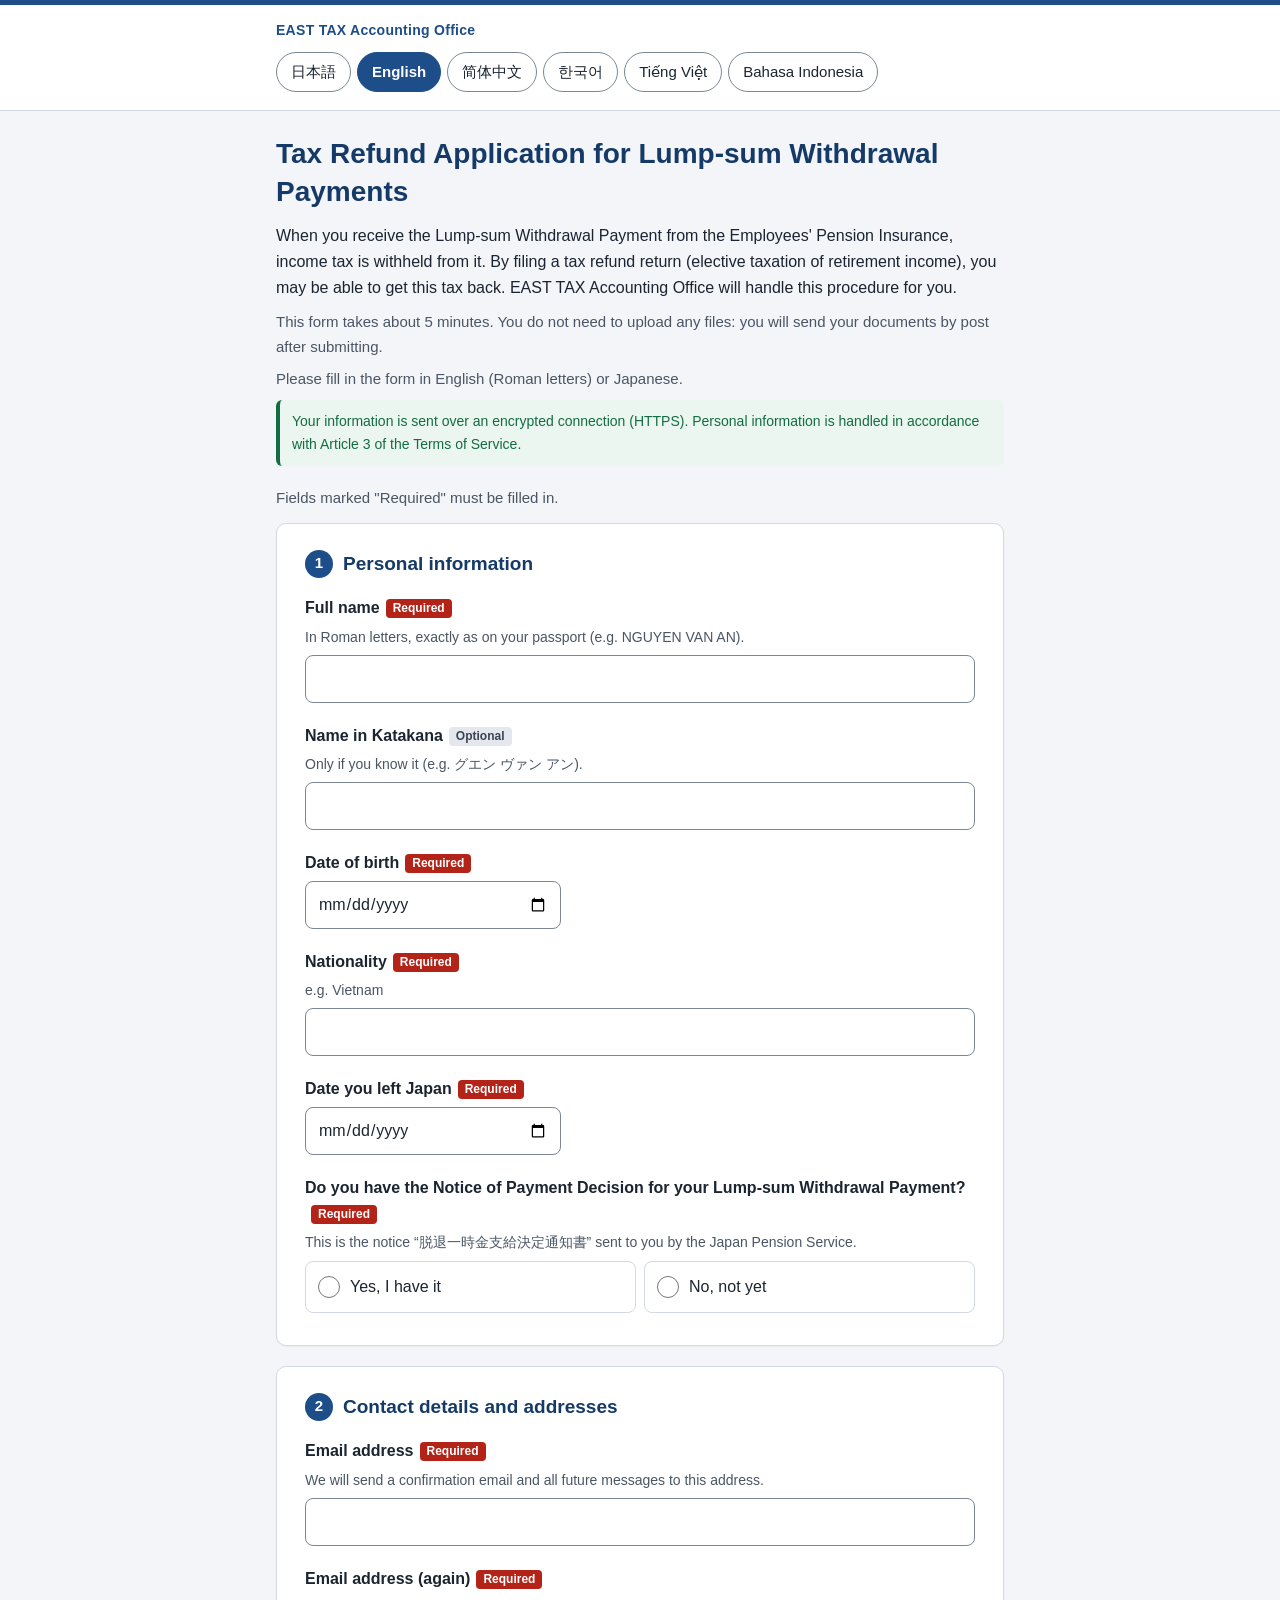
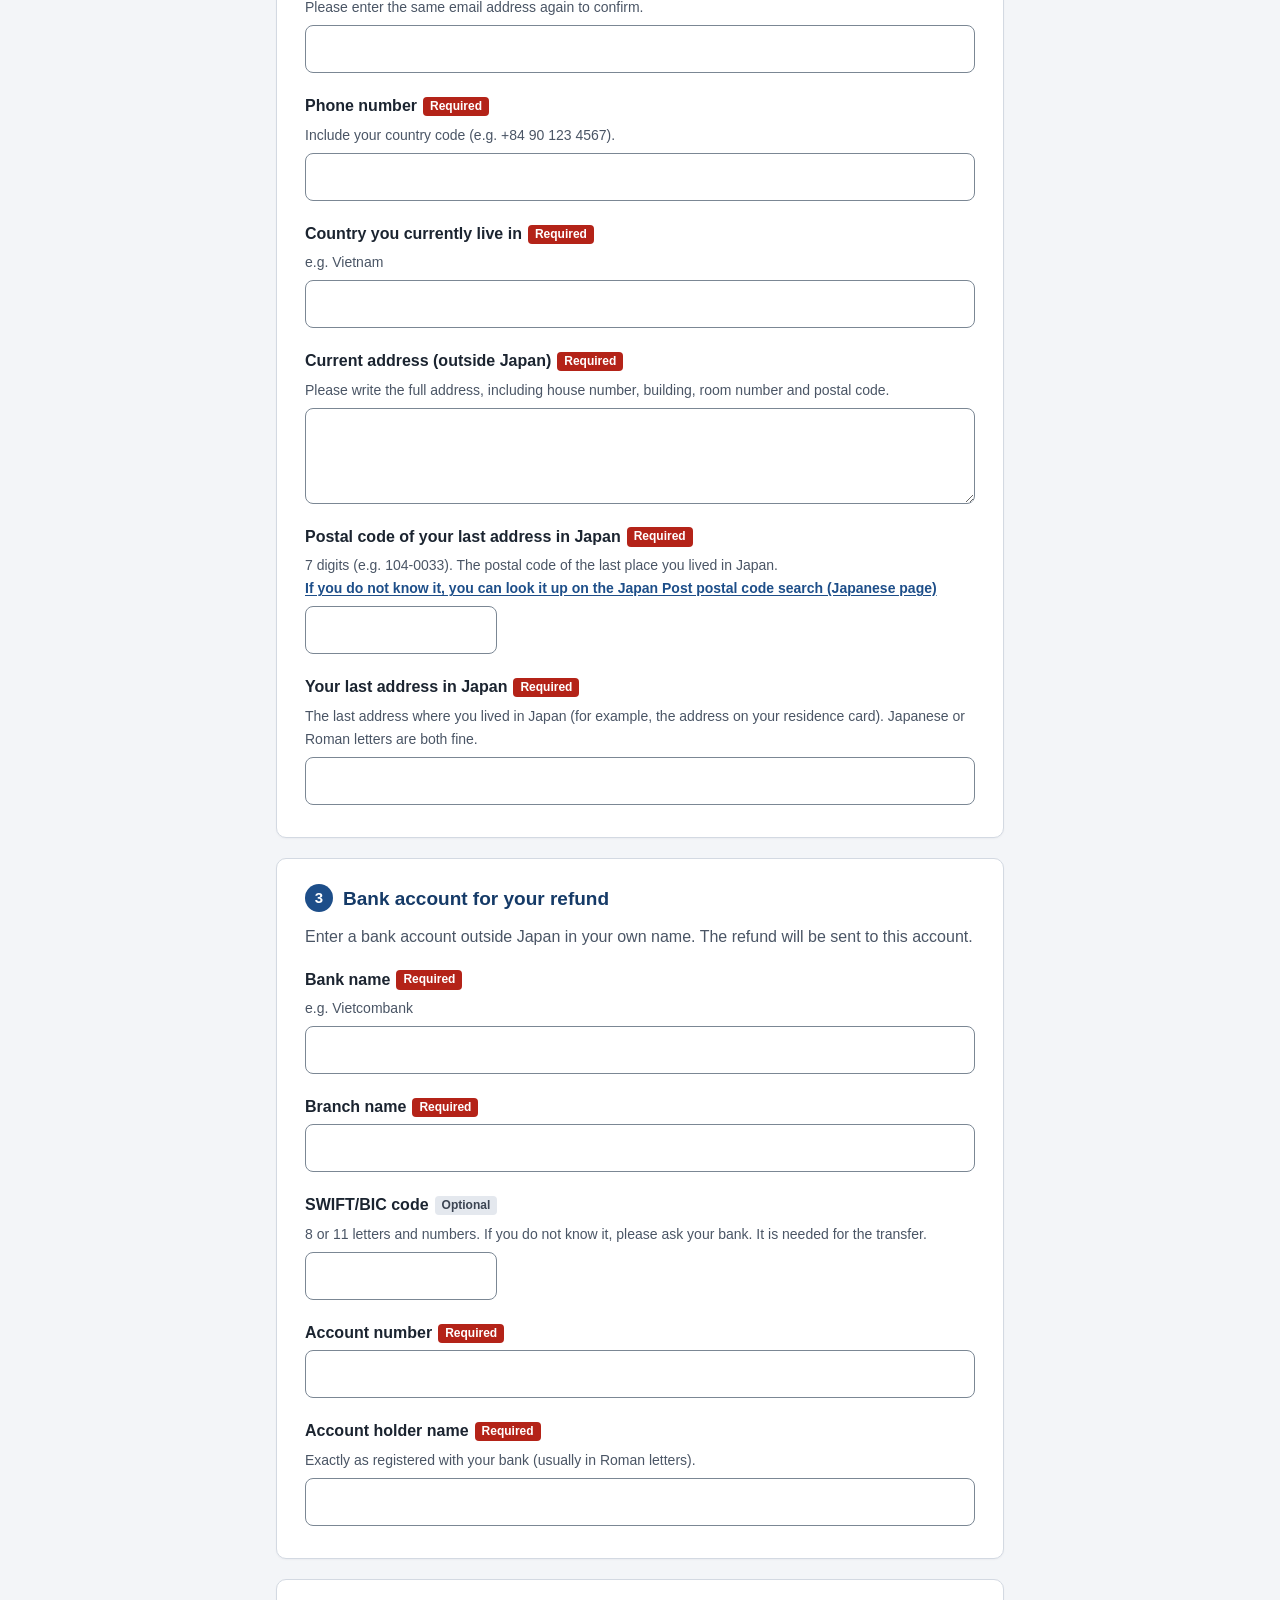
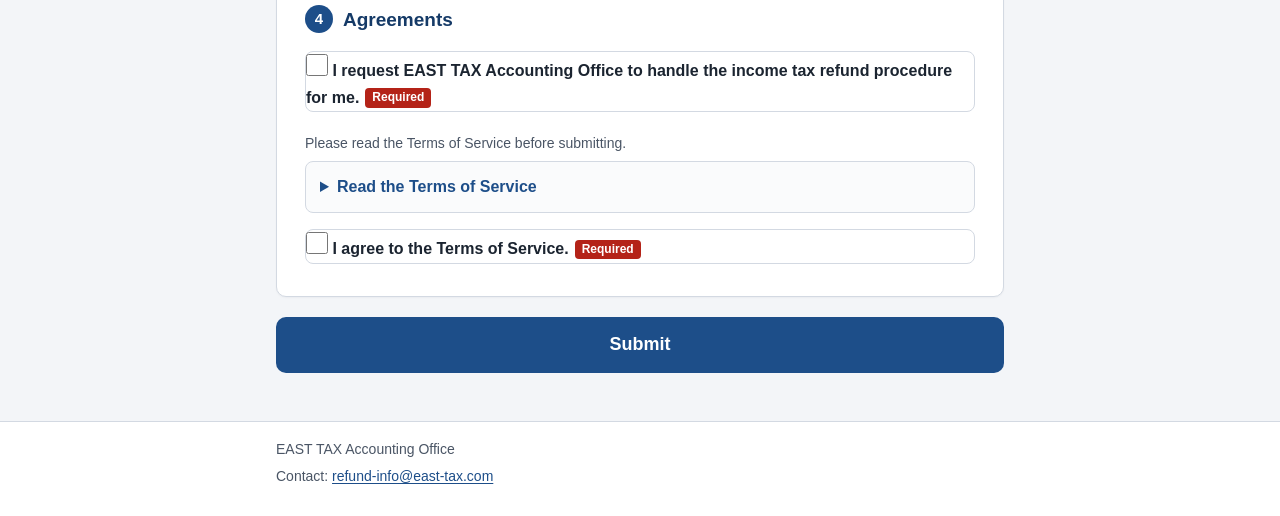
==== index.html @ 525e96e8 "脱退一時金 所得税還付 お申込みフォーム（6言語）を公開 Co-Authored-By: Claude Opus 5 (1M context) <noreply@anthropic.com> Clau" ====
<!DOCTYPE html>
<html lang="ja">
<head>
  <meta charset="utf-8">
  <meta name="viewport" content="width=device-width, initial-scale=1">
  <!--
    CSP: スクリプトは自サイトと zipcloud（郵便番号→住所のJSONP）のみ許可。
    送信先は GAS Webアプリ（script.google.com → script.googleusercontent.com へリダイレクト）のみ。
    送信先ドメインを変える場合は connect-src も書き換えること。
  -->
  <meta http-equiv="Content-Security-Policy" content="default-src 'self'; script-src 'self' https://zipcloud.ibsnet.co.jp; connect-src 'self' https://script.google.com https://script.googleusercontent.com; img-src 'self' data:; style-src 'self'; object-src 'none'; base-uri 'self'; form-action 'none'">
  <meta name="format-detection" content="telephone=no">
  <title>脱退一時金 所得税還付 お申込みフォーム</title>
  <link rel="icon" href="data:,">
  <link rel="stylesheet" href="style.css">
</head>
<body>
  <header class="site-header">
    <div class="wrap">
      <p class="brand" data-i18n="office_name">EAST TAX会計事務所</p>
      <nav class="lang-bar" id="lang-nav" aria-label="言語 / Language" data-i18n-aria="lang_nav_label">
        <ul>
          <li><button type="button" data-lang="ja" lang="ja" aria-pressed="true">日本語</button></li>
          <li><button type="button" data-lang="en" lang="en" aria-pressed="false">English</button></li>
          <li><button type="button" data-lang="zh" lang="zh-CN" aria-pressed="false">简体中文</button></li>
          <li><button type="button" data-lang="ko" lang="ko" aria-pressed="false">한국어</button></li>
          <li><button type="button" data-lang="vi" lang="vi" aria-pressed="false">Tiếng Việt</button></li>
          <li><button type="button" data-lang="id" lang="id" aria-pressed="false">Bahasa Indonesia</button></li>
        </ul>
      </nav>
    </div>
  </header>

  <p class="demo-banner" id="demo-banner" role="status" hidden data-i18n="demo_banner"></p>

  <noscript>
    <p>このフォームを使うには JavaScript を有効にしてください。 / Please enable JavaScript to use this form. / 请启用 JavaScript。 / JavaScript를 활성화해 주세요. / Vui lòng bật JavaScript. / Harap aktifkan JavaScript.</p>
  </noscript>

  <main class="wrap" id="main">
    <div id="form-view">
      <div class="intro">
        <h1 data-i18n="h1">脱退一時金 所得税還付 お申込みフォーム</h1>
        <p data-i18n="lead"></p>
        <p class="muted" data-i18n="lead_docs"></p>
        <p class="muted" data-i18n="lead_lang"></p>
        <p class="secure-note" data-i18n="secure_note"></p>
      </div>

      <p class="required-note" data-i18n="required_note"></p>

      <form id="apply-form" novalidate>

        <!-- ================= 1. 本人情報 ================= -->
        <section class="card" aria-labelledby="sec-personal-title">
          <h2 id="sec-personal-title"><span class="step" aria-hidden="true">1</span><span data-i18n="sec_personal"></span></h2>

          <div class="field">
            <label for="f-name"><span data-i18n="f_name"></span><span class="badge req" data-i18n="badge_required"></span></label>
            <p class="hint" id="hint-name" data-i18n="h_name"></p>
            <p class="field-error" id="err-name" hidden></p>
            <input type="text" id="f-name" name="name" required maxlength="100" autocomplete="name" autocapitalize="characters" spellcheck="false" aria-describedby="hint-name">
          </div>

          <div class="field">
            <label for="f-name_kana"><span data-i18n="f_name_kana"></span><span class="badge opt" data-i18n="badge_optional"></span></label>
            <p class="hint" id="hint-name_kana" data-i18n="h_name_kana"></p>
            <p class="field-error" id="err-name_kana" hidden></p>
            <input type="text" id="f-name_kana" name="name_kana" maxlength="100" autocomplete="off" spellcheck="false" lang="ja" aria-describedby="hint-name_kana">
            <p class="field-warn" id="warn-name_kana" hidden></p>
          </div>

          <div class="field">
            <label for="f-birth_date"><span data-i18n="f_birth_date"></span><span class="badge req" data-i18n="badge_required"></span></label>
            <p class="field-error" id="err-birth_date" hidden></p>
            <input type="date" id="f-birth_date" name="birth_date" required min="1900-01-01" placeholder="YYYY-MM-DD" autocomplete="bday">
          </div>

          <div class="field">
            <label for="f-nationality"><span data-i18n="f_nationality"></span><span class="badge req" data-i18n="badge_required"></span></label>
            <p class="hint" id="hint-nationality" data-i18n="h_nationality"></p>
            <p class="field-error" id="err-nationality" hidden></p>
            <input type="text" id="f-nationality" name="nationality" required maxlength="60" autocomplete="off" aria-describedby="hint-nationality">
          </div>

          <div class="field">
            <label for="f-departure_date"><span data-i18n="f_departure_date"></span><span class="badge req" data-i18n="badge_required"></span></label>
            <p class="field-error" id="err-departure_date" hidden></p>
            <input type="date" id="f-departure_date" name="departure_date" required min="1950-01-01" placeholder="YYYY-MM-DD" autocomplete="off">
          </div>

          <fieldset class="field" id="fs-has_notice">
            <legend><span data-i18n="f_has_notice"></span><span class="badge req" data-i18n="badge_required"></span></legend>
            <p class="hint" id="hint-has_notice" data-i18n="h_has_notice"></p>
            <p class="field-error" id="err-has_notice" hidden></p>
            <div class="choices inline">
              <label class="choice"><input type="radio" id="f-has_notice" name="has_notice" value="yes" required aria-describedby="hint-has_notice"><span class="label-text" data-i18n="opt_notice_yes"></span></label>
              <label class="choice"><input type="radio" id="f-has_notice-no" name="has_notice" value="no" aria-describedby="hint-has_notice"><span class="label-text" data-i18n="opt_notice_no"></span></label>
            </div>
          </fieldset>
        </section>

        <!-- ================= 2. 連絡先・住所 ================= -->
        <section class="card" aria-labelledby="sec-contact-title">
          <h2 id="sec-contact-title"><span class="step" aria-hidden="true">2</span><span data-i18n="sec_contact"></span></h2>

          <div class="field">
            <label for="f-email"><span data-i18n="f_email"></span><span class="badge req" data-i18n="badge_required"></span></label>
            <p class="hint" id="hint-email" data-i18n="h_email"></p>
            <p class="field-error" id="err-email" hidden></p>
            <input type="email" id="f-email" name="email" required maxlength="254" autocomplete="email" inputmode="email" autocapitalize="off" spellcheck="false" aria-describedby="hint-email">
          </div>

          <div class="field">
            <label for="f-email_confirm"><span data-i18n="f_email_confirm"></span><span class="badge req" data-i18n="badge_required"></span></label>
            <p class="hint" id="hint-email_confirm" data-i18n="h_email_confirm"></p>
            <p class="field-error" id="err-email_confirm" hidden></p>
            <!-- 確認用。name を付けず、送信データには含めない -->
            <input type="email" id="f-email_confirm" required maxlength="254" autocomplete="off" inputmode="email" autocapitalize="off" spellcheck="false" aria-describedby="hint-email_confirm">
          </div>

          <div class="field">
            <label for="f-phone"><span data-i18n="f_phone"></span><span class="badge req" data-i18n="badge_required"></span></label>
            <p class="hint" id="hint-phone" data-i18n="h_phone"></p>
            <p class="field-error" id="err-phone" hidden></p>
            <input type="tel" id="f-phone" name="phone" required maxlength="30" autocomplete="tel" aria-describedby="hint-phone">
          </div>

          <div class="field">
            <label for="f-country"><span data-i18n="f_country"></span><span class="badge req" data-i18n="badge_required"></span></label>
            <p class="hint" id="hint-country" data-i18n="h_country"></p>
            <p class="field-error" id="err-country" hidden></p>
            <input type="text" id="f-country" name="country" required maxlength="60" autocomplete="country-name" aria-describedby="hint-country">
          </div>

          <div class="field">
            <label for="f-address_current"><span data-i18n="f_address_current"></span><span class="badge req" data-i18n="badge_required"></span></label>
            <p class="hint" id="hint-address_current" data-i18n="h_address_current"></p>
            <p class="field-error" id="err-address_current" hidden></p>
            <textarea id="f-address_current" name="address_current" required rows="3" maxlength="300" autocomplete="street-address" aria-describedby="hint-address_current"></textarea>
          </div>

          <div class="field">
            <label for="f-jp_postal"><span data-i18n="f_jp_postal"></span><span class="badge req" data-i18n="badge_required"></span></label>
            <p class="hint" id="hint-jp_postal">
              <span data-i18n="h_jp_postal"></span><br>
              <a id="zip-search-link" href="https://www.post.japanpost.jp/service/search/zipcode/" target="_blank" rel="noopener noreferrer"><span data-i18n="h_jp_postal_link"></span><span class="visually-hidden" data-i18n="new_tab"></span></a>
            </p>
            <p class="field-error" id="err-jp_postal" hidden></p>
            <input type="text" id="f-jp_postal" name="jp_postal" class="short" required maxlength="10" inputmode="numeric" autocomplete="off" spellcheck="false" aria-describedby="hint-jp_postal">
            <p class="zip-status" id="zip-status" aria-live="polite" hidden></p>
          </div>

          <div class="field">
            <label for="f-address_jp"><span data-i18n="f_address_jp"></span><span class="badge req" data-i18n="badge_required"></span></label>
            <p class="hint" id="hint-address_jp" data-i18n="h_address_jp"></p>
            <p class="field-error" id="err-address_jp" hidden></p>
            <input type="text" id="f-address_jp" name="address_jp" required maxlength="200" autocomplete="off" aria-describedby="hint-address_jp">
          </div>
        </section>

        <!-- ================= 3. 還付金の受取口座 ================= -->
        <section class="card" aria-labelledby="sec-bank-title">
          <h2 id="sec-bank-title"><span class="step" aria-hidden="true">3</span><span data-i18n="sec_bank"></span></h2>
          <p class="section-intro" data-i18n="sec_bank_intro"></p>

          <div class="field">
            <label for="f-bank_name"><span data-i18n="f_bank_name"></span><span class="badge req" data-i18n="badge_required"></span></label>
            <p class="hint" id="hint-bank_name" data-i18n="h_bank_name"></p>
            <p class="field-error" id="err-bank_name" hidden></p>
            <input type="text" id="f-bank_name" name="bank_name" required maxlength="100" autocomplete="off" aria-describedby="hint-bank_name">
          </div>

          <div class="field">
            <label for="f-bank_branch"><span data-i18n="f_bank_branch"></span><span class="badge req" data-i18n="badge_required"></span></label>
            <p class="field-error" id="err-bank_branch" hidden></p>
            <input type="text" id="f-bank_branch" name="bank_branch" required maxlength="100" autocomplete="off">
          </div>

          <div class="field">
            <label for="f-swift"><span data-i18n="f_swift"></span><span class="badge opt" data-i18n="badge_optional"></span></label>
            <p class="hint" id="hint-swift" data-i18n="h_swift"></p>
            <p class="field-error" id="err-swift" hidden></p>
            <input type="text" id="f-swift" name="swift" class="short upper" maxlength="14" autocomplete="off" autocapitalize="characters" spellcheck="false" aria-describedby="hint-swift">
          </div>

          <div class="field">
            <label for="f-account_number"><span data-i18n="f_account_number"></span><span class="badge req" data-i18n="badge_required"></span></label>
            <p class="field-error" id="err-account_number" hidden></p>
            <input type="text" id="f-account_number" name="account_number" required maxlength="40" autocomplete="off" spellcheck="false">
          </div>

          <div class="field">
            <label for="f-account_holder"><span data-i18n="f_account_holder"></span><span class="badge req" data-i18n="badge_required"></span></label>
            <p class="hint" id="hint-account_holder" data-i18n="h_account_holder"></p>
            <p class="field-error" id="err-account_holder" hidden></p>
            <input type="text" id="f-account_holder" name="account_holder" required maxlength="100" autocomplete="off" autocapitalize="characters" spellcheck="false" aria-describedby="hint-account_holder">
          </div>
        </section>

        <!-- ================= 4. 同意事項 ================= -->
        <section class="card" aria-labelledby="sec-agree-title">
          <h2 id="sec-agree-title"><span class="step" aria-hidden="true">4</span><span data-i18n="sec_agree"></span></h2>

          <div class="field">
            <p class="field-error" id="err-agree_east_tax" hidden></p>
            <label class="choice" for="f-agree_east_tax">
              <input type="checkbox" id="f-agree_east_tax" name="agree_east_tax" required>
              <span class="label-text"><span data-i18n="f_agree_east_tax"></span><span class="badge req" data-i18n="badge_required"></span></span>
            </label>
          </div>

          <p class="hint" data-i18n="terms_intro"></p>
          <details class="terms" id="terms">
            <summary data-i18n="terms_toggle"></summary>
            <div class="terms-tools" id="terms-tools" role="group">
              <button type="button" data-terms-view="translation" aria-pressed="true" data-i18n="terms_view_translation"></button>
              <button type="button" data-terms-view="original" aria-pressed="false" data-i18n="terms_view_original"></button>
            </div>
            <div class="terms-body" id="terms-body" role="region" tabindex="0" data-i18n-aria="terms_region_label"></div>
          </details>

          <div class="field">
            <p class="field-error" id="err-agree_terms" hidden></p>
            <label class="choice" for="f-agree_terms">
              <input type="checkbox" id="f-agree_terms" name="agree_terms" required>
              <span class="label-text"><span data-i18n="f_agree_terms"></span><span class="badge req" data-i18n="badge_required"></span></span>
            </label>
          </div>
        </section>

        <!-- ボット対策の隠し項目（人間には見えない。空のまま送信される） -->
        <div class="hp" aria-hidden="true" hidden>
          <label for="f-website">Website</label>
          <input type="text" id="f-website" name="website" tabindex="-1" autocomplete="off" value="">
        </div>

        <div class="submit-area">
          <div class="alert" id="form-alert" role="alert" tabindex="-1"></div>
          <button type="submit" class="btn-primary" id="submit-btn" data-i18n="btn_submit"></button>
          <p class="sending-note" id="sending-note" hidden data-i18n="sending_note"></p>
        </div>
      </form>
    </div>

    <!-- ================= 送信完了画面 ================= -->
    <section class="done card" id="done" hidden tabindex="-1" aria-labelledby="done-title">
      <p class="demo-note" id="done-demo" hidden data-i18n="done_demo"></p>
      <h2 id="done-title" data-i18n="done_title"></h2>

      <div class="receipt">
        <p class="receipt-label" data-i18n="done_id_label"></p>
        <p class="receipt-id" id="done-id"></p>
        <p class="receipt-note" data-i18n="done_id_note"></p>
      </div>

      <p data-i18n="done_mail"></p>
      <p data-i18n-rich="done_mail_trouble"></p>

      <h3 data-i18n="done_post_title"></h3>
      <p class="notice-no" id="done-notice-no" hidden data-i18n="done_notice_no"></p>
      <p data-i18n="done_post_intro"></p>
      <ul class="docs">
        <li data-i18n-rich="done_doc1"></li>
        <li data-i18n-rich="done_doc2"></li>
      </ul>
      <p data-i18n-rich="done_memo"></p>

      <h3 data-i18n="done_address_title"></h3>
      <div class="address-box">
        <div>
          <p class="addr-label" data-i18n="done_address_ja_label"></p>
          <address lang="ja">〒104-0033<br>東京都中央区新川2-3-4<br>新川田所ビル3階<br>EAST TAX会計事務所</address>
        </div>
        <div>
          <p class="addr-label" data-i18n="done_address_en_label"></p>
          <address lang="en">EAST TAX Accounting Office<br>Shinkawa Tadokoro Bldg. 3F,<br>2-3-4 Shinkawa, Chuo-ku,<br>Tokyo 104-0033, JAPAN</address>
        </div>
      </div>

      <p class="done-contact" data-i18n-rich="done_contact"></p>
    </section>
  </main>

  <footer class="site-footer">
    <div class="wrap">
      <p data-i18n="office_name">EAST TAX会計事務所</p>
      <p data-i18n-rich="footer_contact"></p>
    </div>
  </footer>

  <script src="config.js" defer></script>
  <script src="i18n.js" defer></script>
  <script src="app.js" defer></script>
</body>
</html>
---- style.css ----
/* 脱退一時金 所得税還付 お申込みフォーム — 外部フォント・CDNなし */

:root {
  --c-bg: #f3f5f8;
  --c-surface: #ffffff;
  --c-text: #1b2430;
  --c-muted: #4a5565;
  --c-border: #d3d9e2;
  --c-input-border: #7b8794;
  --c-primary: #1d4e89;
  --c-primary-dark: #153a67;
  --c-primary-soft: #e9f0f9;
  --c-error: #b42318;
  --c-error-soft: #fef3f2;
  --c-warn: #7a4b00;
  --c-warn-soft: #fff7e0;
  --c-success: #146c43;
  --c-success-soft: #eaf6ef;
  --c-demo: #6b3fa0;
  --c-demo-soft: #f3edfb;
  --c-focus: #2563eb;
  --radius: 10px;
  --font-latin: -apple-system, BlinkMacSystemFont, "Segoe UI", Roboto, "Helvetica Neue", Arial, "Noto Sans", "Liberation Sans";
  --font-ja: "Hiragino Sans", "Hiragino Kaku Gothic ProN", "Yu Gothic UI", "Yu Gothic", YuGothic, Meiryo, "Noto Sans CJK JP", "Noto Sans JP";
  --font-zh: "PingFang SC", "Hiragino Sans GB", "Microsoft YaHei", "Noto Sans CJK SC", "Noto Sans SC", "Source Han Sans SC";
  --font-ko: "Apple SD Gothic Neo", "Malgun Gothic", "Noto Sans CJK KR", "Noto Sans KR", "Source Han Sans KR";
  color-scheme: light;
}

*, *::before, *::after { box-sizing: border-box; }

html {
  font-family: var(--font-latin), var(--font-ja), var(--font-zh), var(--font-ko), sans-serif;
  font-size: 100%;
  -webkit-text-size-adjust: 100%;
  text-size-adjust: 100%;
}
/* 言語ごとに適切なフォントを優先（漢字の字形・ベトナム語の声調記号を正しく表示する） */
:lang(ja) { font-family: var(--font-ja), var(--font-latin), sans-serif; }
:lang(zh) { font-family: var(--font-zh), var(--font-latin), sans-serif; }
:lang(ko) { font-family: var(--font-ko), var(--font-latin), sans-serif; word-break: keep-all; }
:lang(en), :lang(vi), :lang(id) { font-family: var(--font-latin), var(--font-ja), sans-serif; }

body {
  margin: 0;
  background: var(--c-bg);
  color: var(--c-text);
  line-height: 1.65;
  overflow-wrap: anywhere;
}
:lang(ja) body, body:lang(ja), body:lang(zh), body:lang(ko) { line-height: 1.75; }

a { color: var(--c-primary); text-underline-offset: 2px; }
a:hover { color: var(--c-primary-dark); }

/* フォーカスは常に見えるようにする */
:focus-visible {
  outline: 3px solid var(--c-focus);
  outline-offset: 2px;
}

.visually-hidden {
  position: absolute !important;
  width: 1px; height: 1px;
  margin: -1px; padding: 0;
  overflow: hidden; clip: rect(0 0 0 0);
  white-space: nowrap; border: 0;
}

/* ---------- ヘッダー ---------- */
.site-header {
  background: var(--c-surface);
  border-top: 5px solid var(--c-primary);
  border-bottom: 1px solid var(--c-border);
}
.wrap {
  max-width: 760px;
  margin: 0 auto;
  padding-inline: 16px;
}
.site-header .wrap { padding-block: 14px 18px; }
.brand {
  margin: 0 0 10px;
  font-size: 0.875rem;
  font-weight: 700;
  color: var(--c-primary);
  letter-spacing: 0.02em;
}

.lang-bar ul {
  list-style: none;
  margin: 0;
  padding: 0;
  display: flex;
  flex-wrap: wrap;
  gap: 6px;
}
.lang-bar button {
  min-height: 40px;
  padding: 6px 14px;
  border: 1px solid var(--c-input-border);
  border-radius: 999px;
  background: var(--c-surface);
  color: var(--c-text);
  font: inherit;
  font-size: 0.9375rem;
  cursor: pointer;
}
.lang-bar button:hover { background: var(--c-primary-soft); }
.lang-bar button[aria-pressed="true"] {
  background: var(--c-primary);
  border-color: var(--c-primary);
  color: #fff;
  font-weight: 700;
}

.demo-banner {
  margin: 0;
  padding: 10px 16px;
  background: var(--c-demo-soft);
  color: var(--c-demo);
  border-bottom: 1px solid #d9c8ef;
  font-weight: 700;
  text-align: center;
}

/* ---------- 本文 ---------- */
main.wrap { padding-block: 24px 48px; }

h1 {
  margin: 0 0 12px;
  font-size: 1.5rem;
  line-height: 1.35;
  color: var(--c-primary-dark);
}
.intro p { margin: 0 0 8px; }
.intro .muted { color: var(--c-muted); font-size: 0.9375rem; }
.secure-note {
  margin: 12px 0 0;
  padding: 10px 12px;
  border-left: 4px solid var(--c-success);
  background: var(--c-success-soft);
  border-radius: 6px;
  color: var(--c-success);
  font-size: 0.875rem;
}
.demo-note {
  padding: 10px 12px;
  border: 2px dashed var(--c-demo);
  border-radius: 8px;
  background: var(--c-demo-soft);
  color: var(--c-demo);
  font-weight: 700;
}
.alert:empty { display: none; }

.required-note { margin: 20px 0 12px; font-size: 0.9375rem; color: var(--c-muted); }

.card {
  background: var(--c-surface);
  border: 1px solid var(--c-border);
  border-radius: var(--radius);
  padding: 20px 18px 8px;
  margin: 0 0 20px;
  box-shadow: 0 1px 2px rgba(16, 24, 40, 0.04);
}
.card h2 {
  display: flex;
  align-items: center;
  gap: 10px;
  margin: 0 0 16px;
  font-size: 1.1875rem;
  color: var(--c-primary-dark);
}
.card h2 .step {
  display: inline-grid;
  place-items: center;
  flex: 0 0 auto;
  width: 28px; height: 28px;
  border-radius: 50%;
  background: var(--c-primary);
  color: #fff;
  font-size: 0.9375rem;
}
.section-intro { margin: -6px 0 16px; color: var(--c-muted); }

/* ---------- 入力項目 ---------- */
.field { margin: 0 0 20px; }
fieldset.field { border: 0; padding: 0; min-width: 0; }

.field > label,
.field > legend {
  display: block;
  margin: 0 0 4px;
  padding: 0;
  font-weight: 700;
}
.badge {
  display: inline-block;
  margin-left: 6px;
  padding: 0 7px;
  border-radius: 4px;
  font-size: 0.75rem;
  font-weight: 700;
  line-height: 1.6;
  vertical-align: 0.1em;
  white-space: nowrap;
}
.badge.req { background: var(--c-error); color: #fff; }
.badge.opt { background: #e4e8ee; color: #3b4452; }

.hint {
  margin: 0 0 6px;
  font-size: 0.875rem;
  color: var(--c-muted);
}
.hint a { font-weight: 600; }

input[type="text"],
input[type="email"],
input[type="tel"],
input[type="date"],
textarea {
  display: block;
  width: 100%;
  min-height: 48px;
  padding: 10px 12px;
  border: 1px solid var(--c-input-border);
  border-radius: 8px;
  background: #fff;
  color: var(--c-text);
  font: inherit;
  font-size: 1rem; /* 16px未満だとiOSで拡大されるため */
  line-height: 1.5;
}
textarea { resize: vertical; min-height: 96px; }
input[type="date"] { max-width: 16rem; -webkit-appearance: none; appearance: none; }
input.short { max-width: 12rem; }
input:focus, textarea:focus { border-color: var(--c-focus); }
input:focus-visible, textarea:focus-visible {
  outline: 3px solid var(--c-focus);
  outline-offset: 1px;
}
input[aria-invalid="true"], textarea[aria-invalid="true"] {
  border: 2px solid var(--c-error);
  background: var(--c-error-soft);
}
input.upper { text-transform: uppercase; }
input.upper::placeholder { text-transform: none; }

.field-error,
.field-warn,
.zip-status {
  margin: 0 0 6px;
  font-size: 0.9375rem;
  font-weight: 700;
}
.field-error { color: var(--c-error); }
.field-error::before { content: "⚠ "; }
.field-warn { color: var(--c-warn); background: var(--c-warn-soft); padding: 4px 8px; border-radius: 6px; font-weight: 600; }
.zip-status { margin: 6px 0 0; font-weight: 600; color: var(--c-muted); }
.zip-status.ok { color: var(--c-success); }
.zip-status.ng { color: var(--c-warn); }

/* ラジオ・チェックボックス（押しやすい大きさ） */
.choices { display: grid; gap: 8px; }
.choice {
  display: flex;
  align-items: flex-start;
  gap: 10px;
  padding: 12px;
  border: 1px solid var(--c-border);
  border-radius: 8px;
  background: #fff;
  cursor: pointer;
  font-weight: 400;
}
.choice:hover { border-color: var(--c-input-border); }
.choice input {
  flex: 0 0 auto;
  width: 22px; height: 22px;
  margin: 2px 0 0;
  accent-color: var(--c-primary);
}
.choice:has(input:checked) { border-color: var(--c-primary); background: var(--c-primary-soft); }
.choice:has(input[aria-invalid="true"]) { border: 2px solid var(--c-error); }
.choice .label-text { flex: 1 1 auto; }

/* ---------- 利用規約 ---------- */
.terms {
  margin: 0 0 16px;
  border: 1px solid var(--c-border);
  border-radius: 8px;
  background: #fafbfc;
}
.terms > summary {
  padding: 12px 14px;
  min-height: 48px;
  cursor: pointer;
  font-weight: 700;
  color: var(--c-primary);
}
.terms[open] > summary { border-bottom: 1px solid var(--c-border); }
.terms-tools {
  display: flex;
  flex-wrap: wrap;
  gap: 6px;
  padding: 10px 14px 0;
}
.terms-tools[hidden] { display: none; }
.terms-tools button {
  min-height: 36px;
  padding: 4px 12px;
  border: 1px solid var(--c-input-border);
  border-radius: 6px;
  background: #fff;
  font: inherit;
  font-size: 0.875rem;
  cursor: pointer;
}
.terms-tools button[aria-pressed="true"] {
  background: var(--c-primary);
  border-color: var(--c-primary);
  color: #fff;
}
.terms-body {
  max-height: 60vh;
  overflow-y: auto;
  padding: 12px 14px 16px;
  font-size: 0.9375rem;
}
.terms-body h3 { margin: 0 0 8px; font-size: 1.0625rem; }
.terms-body h4 { margin: 16px 0 4px; font-size: 0.9375rem; }
.terms-body p { margin: 0 0 6px; }
.terms-body .terms-note {
  padding: 8px 10px;
  border-left: 4px solid var(--c-warn);
  background: var(--c-warn-soft);
  color: var(--c-warn);
  font-weight: 600;
}
.terms-body .para-num { padding-left: 1.6em; text-indent: -1.6em; }
.terms-body .item { padding-left: 3.2em; text-indent: -2em; }

/* ---------- 送信 ---------- */
.submit-area { margin-top: 8px; }
.alert {
  margin: 0 0 16px;
  padding: 14px 16px;
  border-radius: 8px;
  border: 2px solid var(--c-error);
  background: var(--c-error-soft);
  color: var(--c-error);
}
.alert p { margin: 0 0 6px; font-weight: 700; }
.alert ul { margin: 6px 0 0; padding-left: 1.2em; }
.alert li { margin: 2px 0; }
.alert a { color: var(--c-error); }

.btn-primary {
  display: block;
  width: 100%;
  min-height: 56px;
  padding: 12px 20px;
  border: 0;
  border-radius: 10px;
  background: var(--c-primary);
  color: #fff;
  font: inherit;
  font-size: 1.125rem;
  font-weight: 700;
  cursor: pointer;
}
.btn-primary:hover { background: var(--c-primary-dark); }
.btn-primary:disabled { background: #7c8ea6; cursor: progress; }
.btn-primary:focus-visible { outline: 3px solid var(--c-focus); outline-offset: 3px; }
.sending-note { margin: 10px 0 0; text-align: center; color: var(--c-muted); font-size: 0.875rem; }

/* ボット対策の隠し項目 */
.hp { display: none !important; }

/* ---------- 完了画面 ---------- */
.done:focus { outline: none; }
.done h2 { margin: 0 0 16px; font-size: 1.375rem; color: var(--c-success); }
.done h3 { margin: 24px 0 8px; font-size: 1.125rem; color: var(--c-primary-dark); }
.done p { margin: 0 0 10px; }
.receipt {
  margin: 0 0 20px;
  padding: 18px 16px;
  border: 2px solid var(--c-primary);
  border-radius: var(--radius);
  background: var(--c-primary-soft);
  text-align: center;
}
.receipt-label { margin: 0; font-weight: 700; color: var(--c-primary-dark); }
.receipt-id {
  margin: 4px 0 8px !important;
  font-family: ui-monospace, "SFMono-Regular", Menlo, Consolas, "Liberation Mono", monospace;
  /* 18文字前後の受付番号が360px幅でも1行に収まる大きさ */
  font-size: clamp(1.125rem, 5.4vw, 2.25rem);
  font-weight: 700;
  letter-spacing: 0.02em;
  color: var(--c-text);
  user-select: all;
}
.receipt-note { margin: 0 !important; font-size: 0.875rem; color: var(--c-muted); }
.notice-no {
  padding: 10px 12px;
  border-left: 4px solid var(--c-warn);
  background: var(--c-warn-soft);
  color: var(--c-warn);
  font-weight: 700;
}
.docs { list-style: none; margin: 0 0 10px; padding: 0; }
.docs li {
  margin: 0 0 6px;
  padding: 10px 12px;
  border: 1px solid var(--c-border);
  border-radius: 8px;
  background: #fff;
}
.address-box {
  display: grid;
  gap: 12px;
  padding: 14px 16px;
  border: 1px solid var(--c-border);
  border-radius: 8px;
  background: #fff;
}
.address-box .addr-label { margin: 0; font-size: 0.8125rem; font-weight: 700; color: var(--c-muted); }
.address-box address { font-style: normal; line-height: 1.7; }

/* ---------- フッター ---------- */
.site-footer {
  border-top: 1px solid var(--c-border);
  background: var(--c-surface);
  color: var(--c-muted);
  font-size: 0.875rem;
}
.site-footer .wrap { padding-block: 16px 24px; }
.site-footer p { margin: 0 0 4px; }

noscript p {
  margin: 16px;
  padding: 12px;
  border: 2px solid var(--c-error);
  background: var(--c-error-soft);
}

@media (min-width: 600px) {
  .card { padding: 24px 28px 12px; }
  h1 { font-size: 1.75rem; }
  .choices.inline { grid-template-columns: 1fr 1fr; }
  .address-box { grid-template-columns: 1fr 1fr; }
}

@media (prefers-reduced-motion: reduce) {
  * { scroll-behavior: auto !important; }
}

@media print {
  .site-header .lang-bar, .site-footer, .demo-banner { display: none; }
  body { background: #fff; }
}
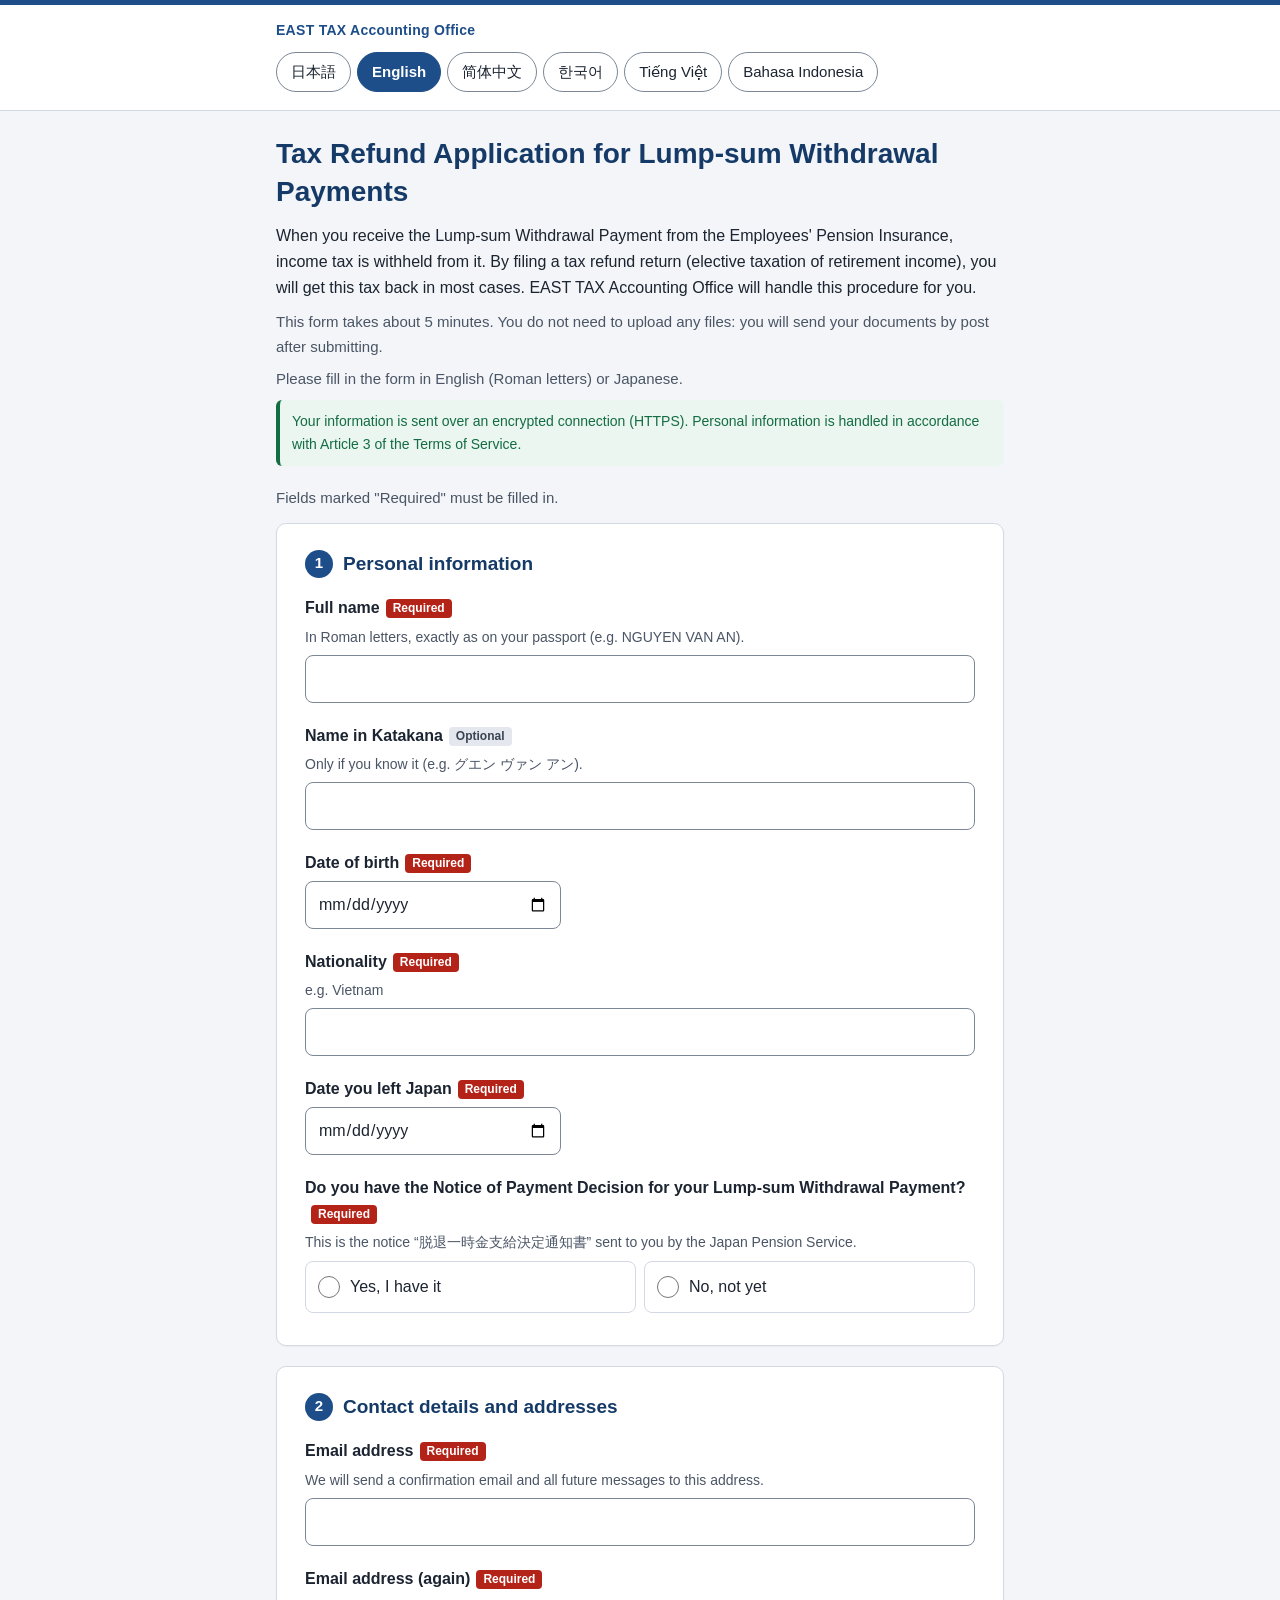
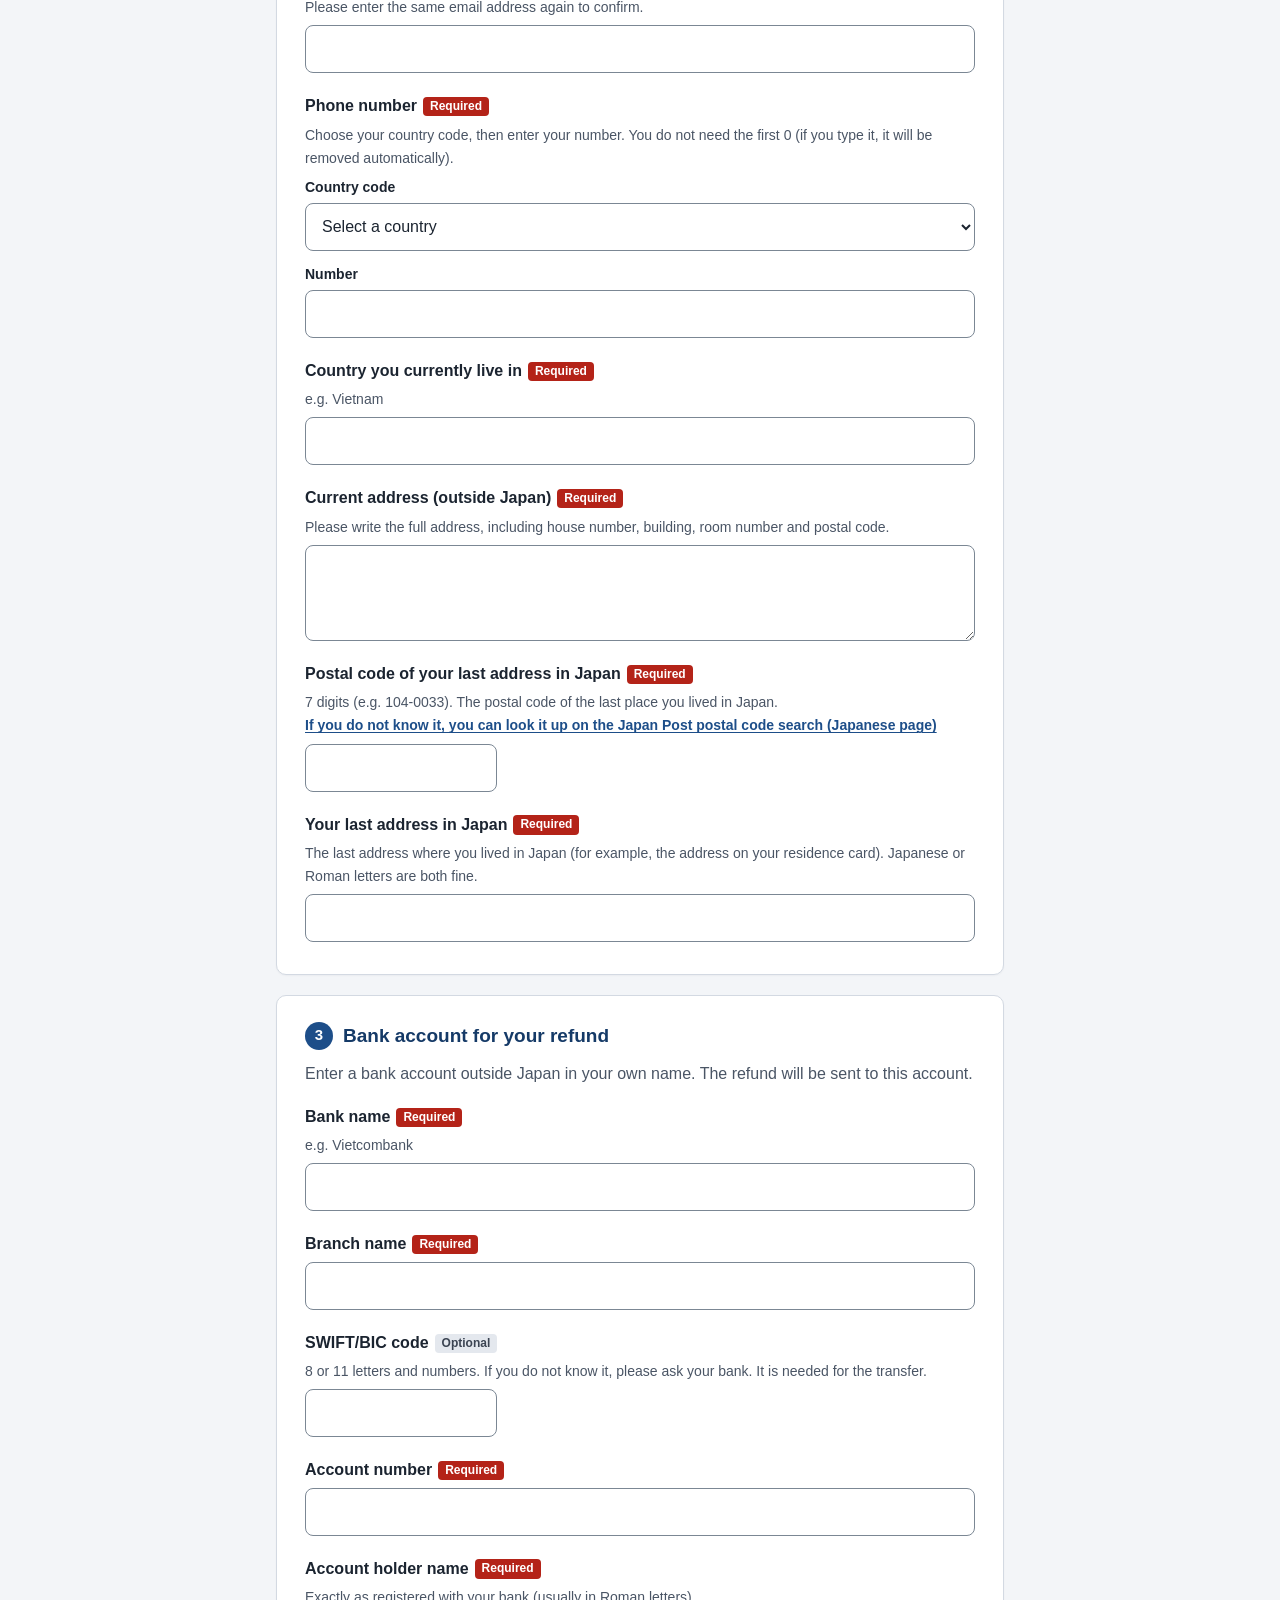
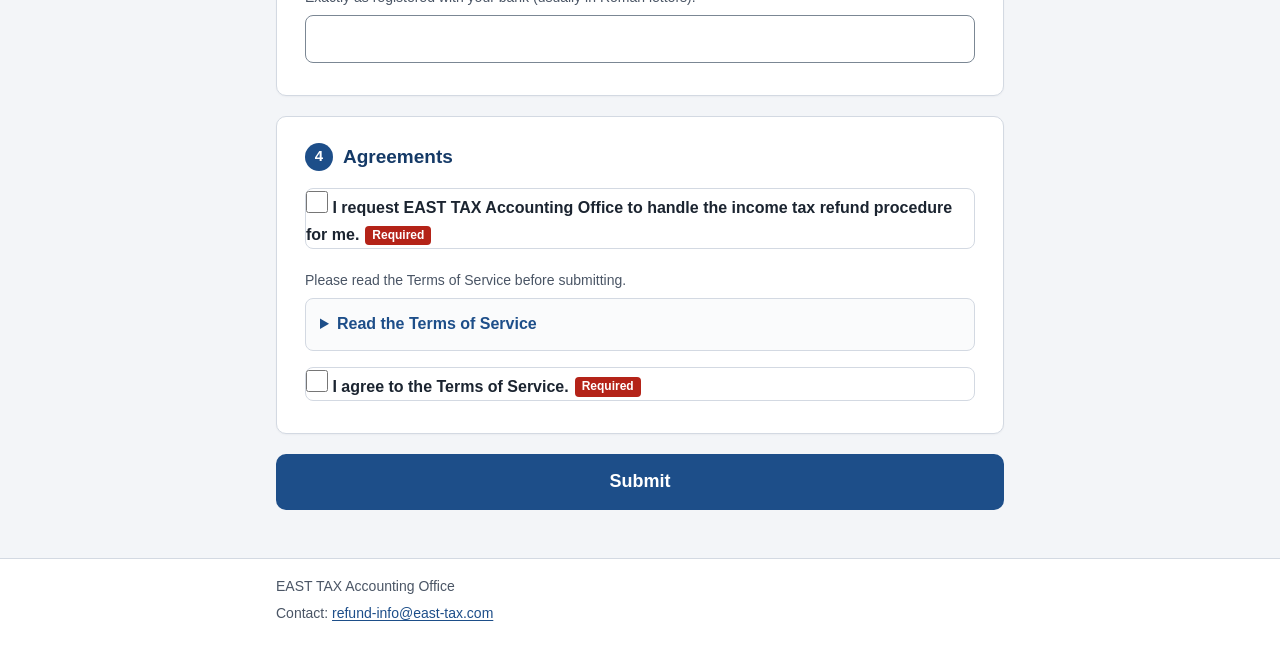
==== commit 653dcbcf: "国番号の選択欄、紹介元コード（?ref=）、送信IDを追加し、紹介文を修正 Co-Authored-By: Claude Opus 5 (1M context) <noreply@anthropic." ====
--- a/index.html
+++ b/index.html
@@ -119,12 +119,27 @@
             <input type="email" id="f-email_confirm" required maxlength="254" autocomplete="off" inputmode="email" autocapitalize="off" spellcheck="false" aria-describedby="hint-email_confirm">
           </div>
 
-          <div class="field">
-            <label for="f-phone"><span data-i18n="f_phone"></span><span class="badge req" data-i18n="badge_required"></span></label>
+          <!-- 電話番号: 国番号の選択（必須）＋番号。送信時に「+国番号 番号」にまとめる -->
+          <fieldset class="field" id="fs-phone">
+            <legend><span data-i18n="f_phone"></span><span class="badge req" data-i18n="badge_required"></span></legend>
             <p class="hint" id="hint-phone" data-i18n="h_phone"></p>
-            <p class="field-error" id="err-phone" hidden></p>
-            <input type="tel" id="f-phone" name="phone" required maxlength="30" autocomplete="tel" aria-describedby="hint-phone">
-          </div>
+            <div class="phone-row">
+              <div class="phone-cc">
+                <label class="sub-label" for="f-phone_country" data-i18n="f_phone_country"></label>
+                <p class="field-error" id="err-phone_country" hidden></p>
+                <!-- 選択肢は app.js が countries.js から作り、画面の言語で国名を表示する -->
+                <select id="f-phone_country" name="phone_country" required autocomplete="off" aria-describedby="hint-phone">
+                  <option value="" data-i18n="opt_phone_country"></option>
+                </select>
+              </div>
+              <div class="phone-num">
+                <label class="sub-label" for="f-phone" data-i18n="f_phone_number"></label>
+                <p class="field-error" id="err-phone" hidden></p>
+                <input type="tel" id="f-phone" name="phone" required maxlength="30" autocomplete="tel-national" inputmode="tel" aria-describedby="hint-phone">
+              </div>
+            </div>
+            <p class="phone-preview" id="phone-preview" hidden></p>
+          </fieldset>
 
           <div class="field">
             <label for="f-country"><span data-i18n="f_country"></span><span class="badge req" data-i18n="badge_required"></span></label>
@@ -291,6 +306,7 @@
 
   <script src="config.js" defer></script>
   <script src="i18n.js" defer></script>
+  <script src="countries.js" defer></script>
   <script src="app.js" defer></script>
 </body>
 </html>
--- a/style.css
+++ b/style.css
@@ -245,6 +245,34 @@
   border: 2px solid var(--c-error);
   background: var(--c-error-soft);
 }
+select {
+  display: block;
+  width: 100%;
+  min-height: 48px;
+  padding: 10px 12px;
+  border: 1px solid var(--c-input-border);
+  border-radius: 8px;
+  background: #fff;
+  color: var(--c-text);
+  font: inherit;
+  font-size: 1rem;
+  line-height: 1.5;
+}
+select:focus { border-color: var(--c-focus); }
+select:focus-visible { outline: 3px solid var(--c-focus); outline-offset: 1px; }
+select[aria-invalid="true"] { border: 2px solid var(--c-error); background: var(--c-error-soft); }
+
+/* 電話番号（国番号＋番号）。スマホでは縦に並べ、広い画面では横に並べる */
+.sub-label { display: block; margin: 0 0 4px; font-size: 0.875rem; font-weight: 700; }
+.phone-row { display: grid; gap: 12px; }
+.phone-row > div { min-width: 0; }
+.phone-preview {
+  margin: 8px 0 0;
+  font-size: 0.875rem;
+  color: var(--c-muted);
+  font-variant-numeric: tabular-nums;
+}
+
 input.upper { text-transform: uppercase; }
 input.upper::placeholder { text-transform: none; }
 
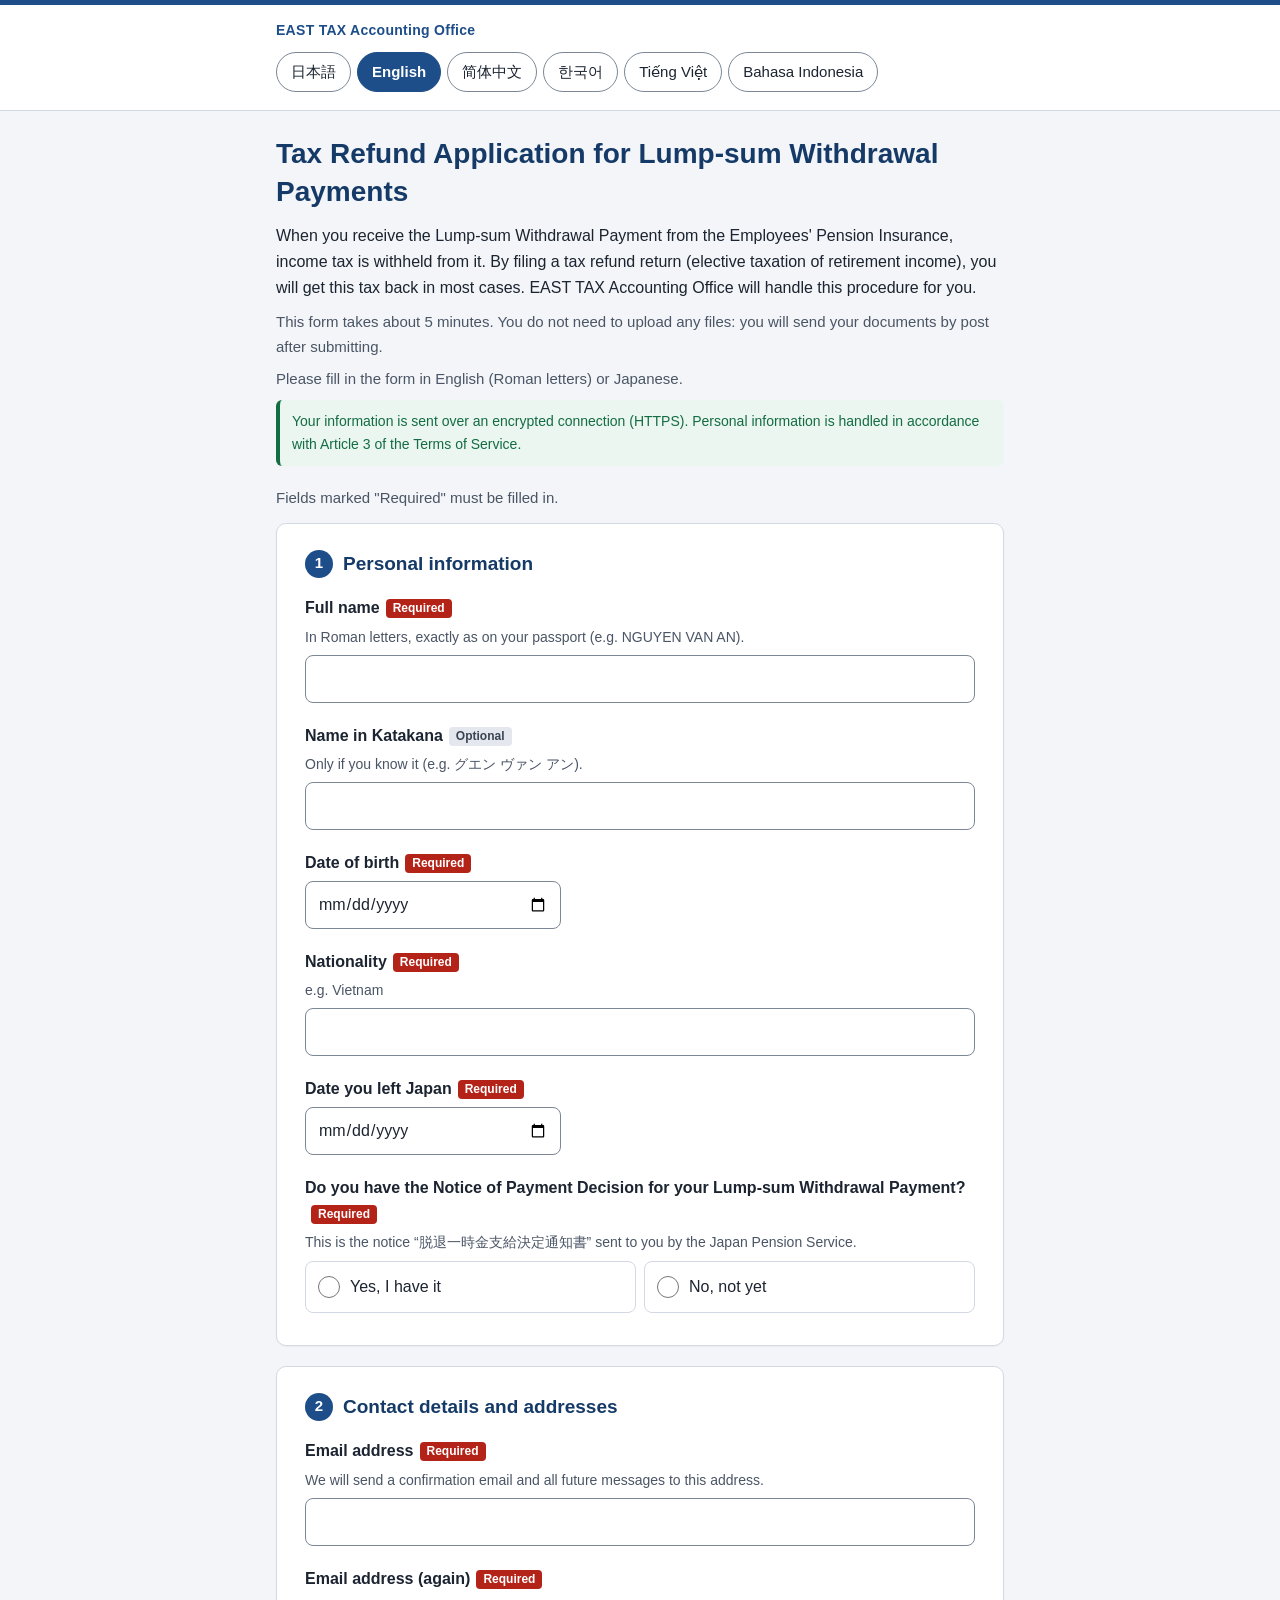
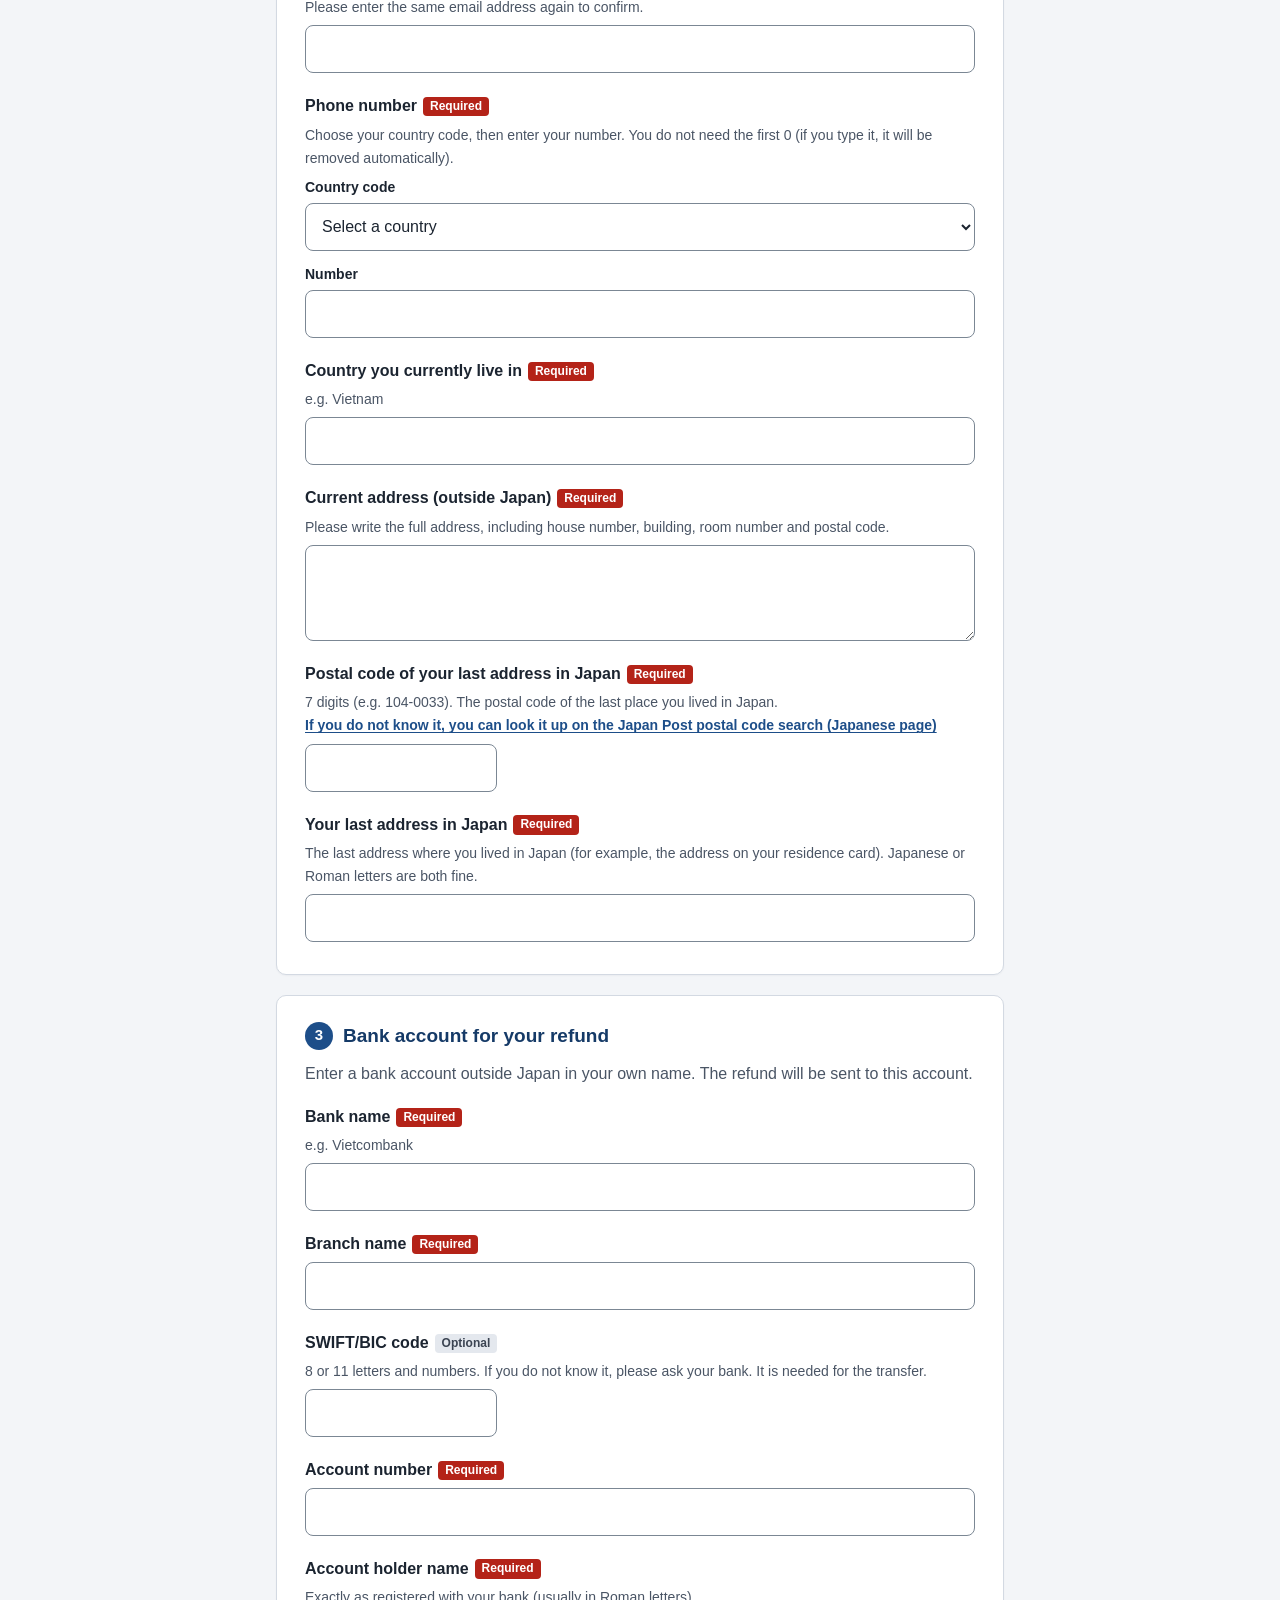
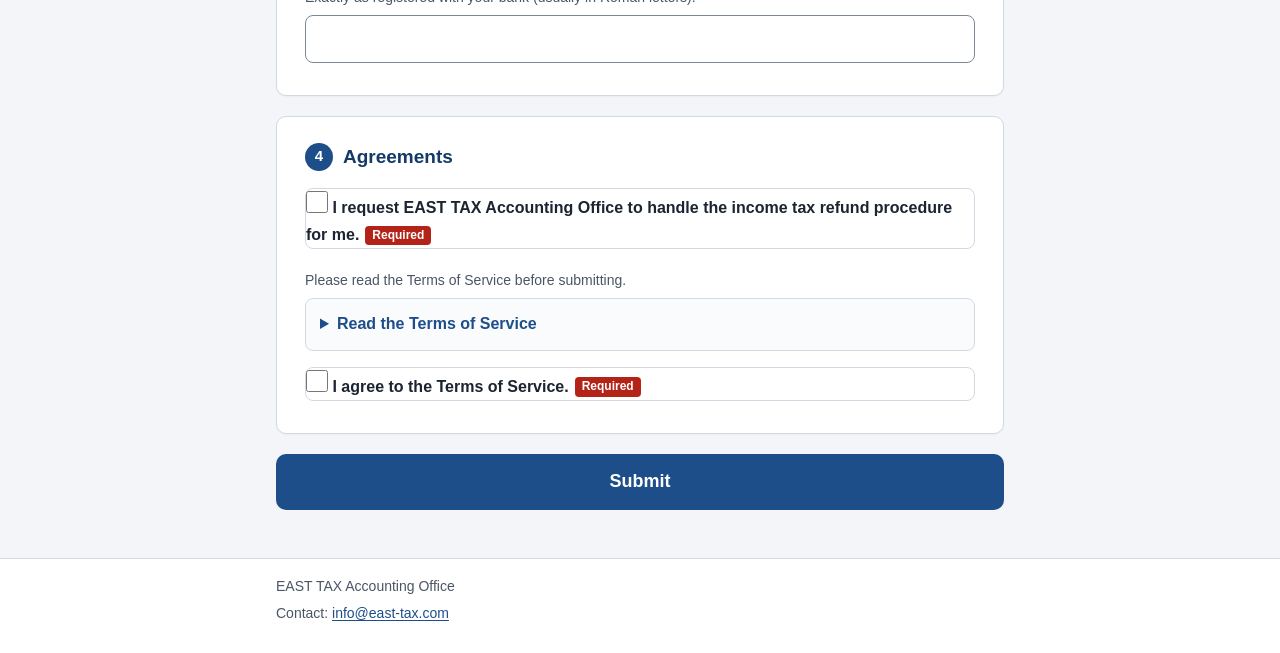
==== commit faf9cc80: "申込み完了をGoogle広告・GA4で計測できるようにする - track.js を追加。config.js に ID を入れたときだけ計測タグを読み込む - 送信が成功したとき、受付番号付きのコンバ" ====
--- a/index.html
+++ b/index.html
@@ -305,6 +305,7 @@
   </footer>
 
   <script src="config.js" defer></script>
+  <script src="track.js" defer></script>
   <script src="i18n.js" defer></script>
   <script src="countries.js" defer></script>
   <script src="app.js" defer></script>
